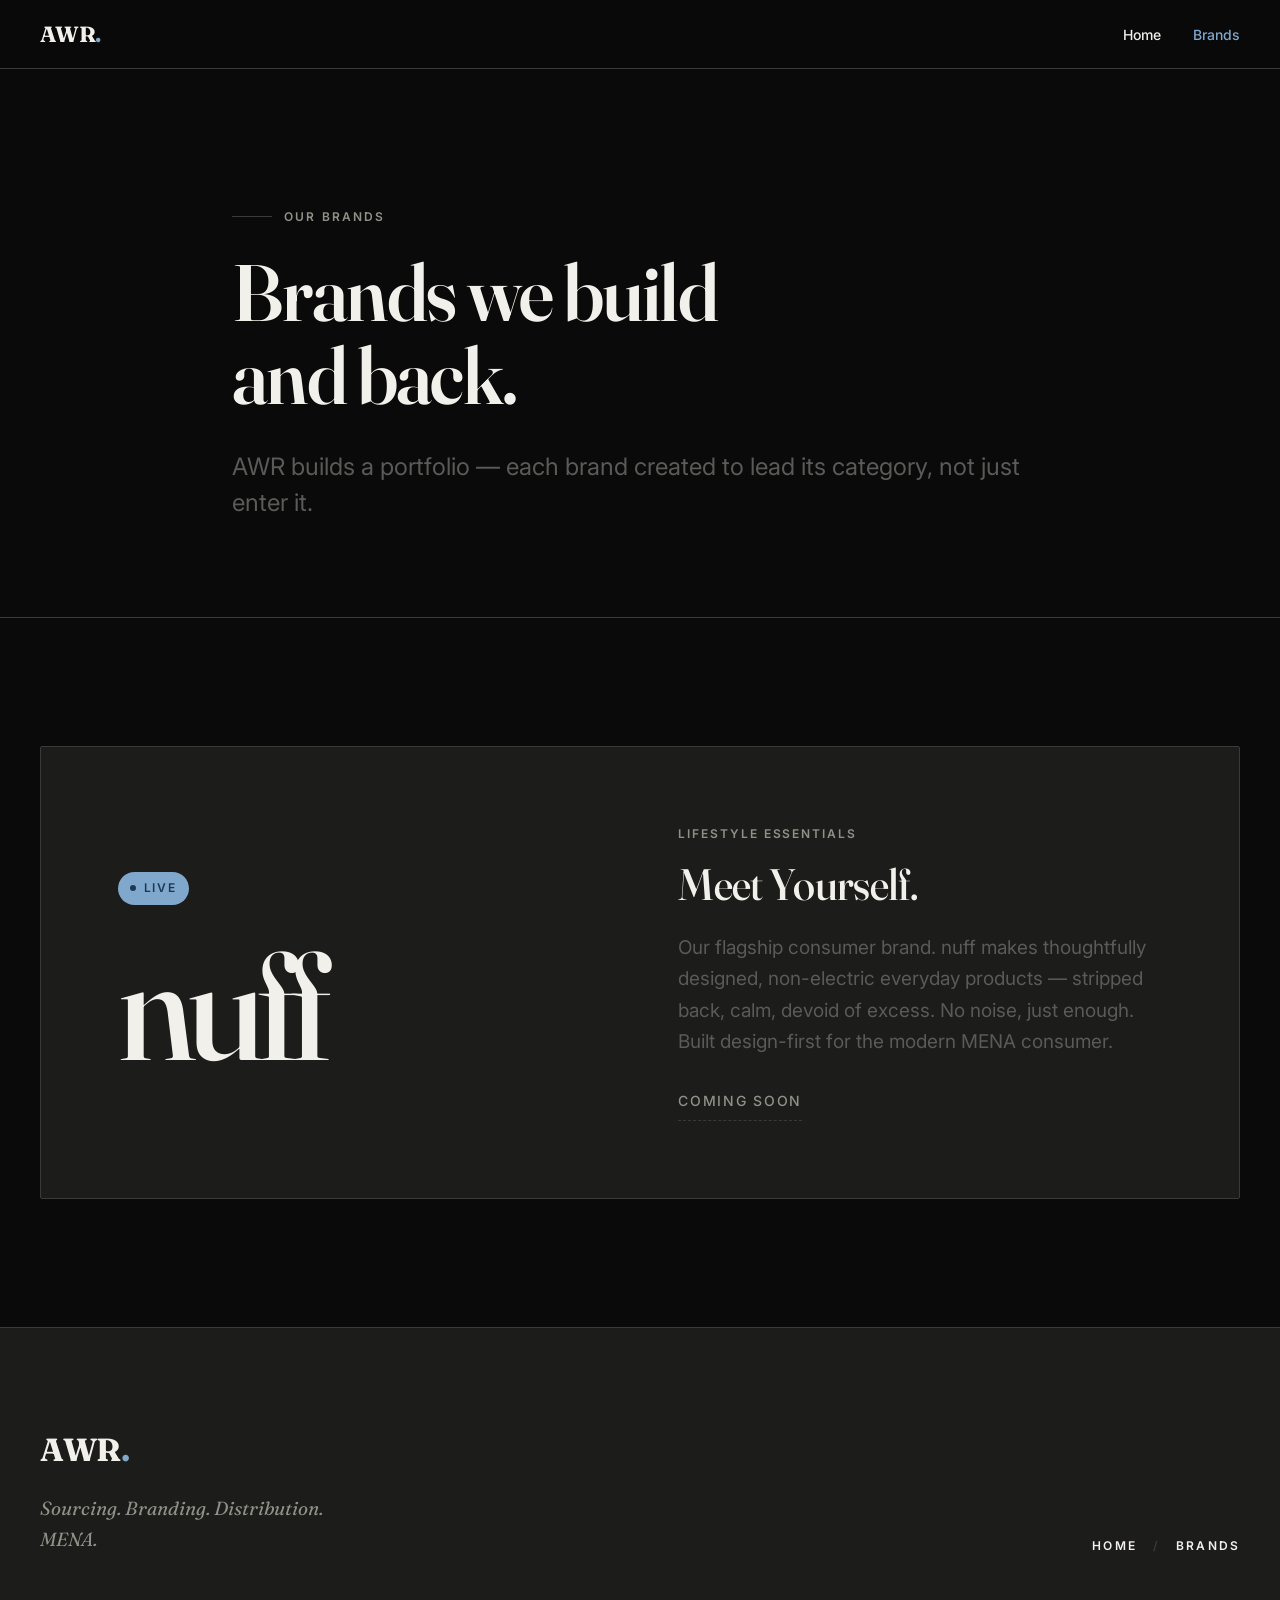
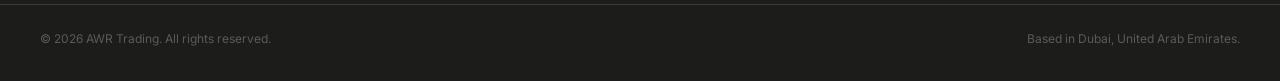
==== brands.html @ 28d7e850 "Initial commit: AWR Trading website - Home and Brands pages live; other pages deferred - nuff palett" ====
<!doctype html>
<html lang="en" dir="ltr">
<!--
  ============================================================
  AWR TRADING — Our Brands (brands.html)
  ============================================================
  Features ONE brand: nuff.
  Header + footer are intentionally identical to index.html.
  If you edit them, edit them in both pages so they stay in sync.
  ============================================================
-->
<head>
  <meta charset="utf-8">
  <meta name="viewport" content="width=device-width, initial-scale=1">

  <!-- ── SEO ─────────────────────────────────────────────── -->
  <title>Our brands — AWR Trading</title>
  <meta name="description" content="AWR builds a portfolio of consumer brands. Our flagship: nuff — thoughtfully designed everyday products for the modern MENA consumer.">
  <link rel="canonical" href="https://awrtrading.com/brands.html">

  <!-- ── Open Graph / social ─────────────────────────────── -->
  <meta property="og:type" content="website">
  <meta property="og:site_name" content="AWR Trading">
  <meta property="og:title" content="Our brands — AWR Trading">
  <meta property="og:description" content="Our flagship: nuff. Thoughtfully designed everyday products for the modern MENA consumer.">
  <meta property="og:url" content="https://awrtrading.com/brands.html">
  <meta property="og:image" content="https://awrtrading.com/og-image.jpg">
  <meta name="twitter:card" content="summary_large_image">
  <meta name="twitter:title" content="Our brands — AWR Trading">
  <meta name="twitter:description" content="Our flagship: nuff. Thoughtfully designed everyday products for the modern MENA consumer.">
  <meta name="twitter:image" content="https://awrtrading.com/og-image.jpg">

  <meta name="theme-color" content="#0A0A0A">

  <!-- ── Fonts ───────────────────────────────────────────── -->
  <link rel="preconnect" href="https://fonts.googleapis.com">
  <link rel="preconnect" href="https://fonts.gstatic.com" crossorigin>
  <link rel="stylesheet" href="https://fonts.googleapis.com/css2?family=Fraunces:opsz,wght@9..144,400;9..144,500;9..144,600;9..144,700;9..144,800&family=Inter:wght@400;500;600;700&display=swap">

  <link rel="stylesheet" href="styles.css">
</head>
<body>

  <a class="skip-link" href="#main">Skip to content</a>

  <!-- ============================================================
       HEADER / NAV  (identical on every page)
       ============================================================ -->
  <header class="site-header site-header--solid" data-header>
    <div class="container site-header__inner">
      <a href="index.html" class="wordmark" aria-label="AWR Trading — Home">
        <span class="wordmark__a">AWR</span><span class="wordmark__dot">.</span>
      </a>

      <nav class="site-nav" aria-label="Primary">
        <button class="nav-toggle" type="button" aria-expanded="false" aria-controls="primary-menu" data-nav-toggle>
          <span class="nav-toggle__bar" aria-hidden="true"></span>
          <span class="nav-toggle__bar" aria-hidden="true"></span>
          <span class="visually-hidden">Menu</span>
        </button>

        <ul class="site-nav__list" id="primary-menu" data-nav-menu>
          <li><a href="index.html">Home</a></li>
          <li><a href="brands.html" aria-current="page">Brands</a></li>
        </ul>
      </nav>
    </div>
  </header>

  <main id="main">

    <!-- ============================================================
         PAGE HERO
         EDITABLE COPY: kicker, title, lead.
         ============================================================ -->
    <section class="page-hero">
      <div class="container page-hero__inner">
        <p class="eyebrow page-hero__kicker reveal">
          <span class="eyebrow__rule" aria-hidden="true"></span>
          Our brands
        </p>
        <h1 class="display-lg reveal">
          Brands we build<br>and back<span class="accent-dot">.</span>
        </h1>
        <p class="lead reveal" style="margin-block-start: var(--space-6);">
          AWR builds a portfolio — each brand created to lead its
          category, not just enter it.
        </p>
      </div>
    </section>

    <!-- ============================================================
         BRAND FEATURE — nuff
         The section's single Dusk accent is the "Live" pill.
         CTA is plain text "Coming soon" (NOT a link) since the
         nuff site isn't live yet. When the nuff site is live,
         replace .brand-feature__soon with:
           <a href="https://nuff.example/" class="brand-feature__cta" rel="noopener">
             Visit nuff <span aria-hidden="true">&rarr;</span>
           </a>
         To add a real logo image, replace the wordmark <span>
         with: <img class="brand-feature__wordmark" src="brands/nuff.svg" alt="nuff">
         ============================================================ -->
    <section class="section">
      <div class="container">

        <article class="brand-feature reveal" aria-labelledby="brand-nuff">

          <div class="brand-feature__visual">
            <!-- Status pill — the single Dusk accent in this section -->
            <span class="brand-feature__pill" aria-label="Status: Live">Live</span>

            <!-- Wordmark placeholder. Swap for <img> when real logo lands. -->
            <span class="brand-feature__wordmark" id="brand-nuff">nuff</span>
          </div>

          <div class="brand-feature__body">
            <p class="brand-feature__category">Lifestyle essentials</p>

            <h2 class="brand-feature__tagline">Meet&nbsp;Yourself.</h2>

            <p class="brand-feature__desc">
              Our flagship consumer brand. nuff makes thoughtfully
              designed, non-electric everyday products — stripped
              back, calm, devoid of excess. No noise, just enough.
              Built design-first for the modern MENA consumer.
            </p>

            <!-- Plain text — NOT a link, intentionally. -->
            <span class="brand-feature__soon" aria-label="The nuff site is coming soon">
              Coming soon
            </span>
          </div>

        </article>

      </div>
    </section>

  </main>

  <!-- ============================================================
       FOOTER  (identical on every page — keep in sync)
       ============================================================ -->
  <footer class="site-footer" role="contentinfo">
    <div class="container site-footer__minimal">

      <div class="site-footer__brand">
        <span class="wordmark wordmark--footer">AWR<span class="wordmark__dot">.</span></span>
        <p class="site-footer__tag">
          Sourcing. Branding. Distribution. MENA.
        </p>
      </div>

      <nav class="site-footer__inline-nav" aria-label="Footer">
        <a href="index.html">Home</a>
        <span aria-hidden="true">/</span>
        <a href="brands.html">Brands</a>
      </nav>

    </div>

    <div class="container site-footer__base">
      <p>&copy; 2026 AWR Trading. All rights reserved.</p>
      <p>Based in Dubai, United Arab Emirates.</p>
    </div>
  </footer>

  <script src="script.js" defer></script>
</body>
</html>
---- styles.css ----
/* ============================================================
   AWR TRADING — styles.css
   Single shared stylesheet for all 6 pages.
   ============================================================

   CONTENTS
   --------
   1.  Design tokens (CSS custom properties)
   2.  Reset & base
   3.  Typography utilities
   4.  Layout: container, section, grid
   5.  Buttons, links, eyebrows
   6.  Header / nav
   7.  Hero
   8.  Stats / capability strip
   9.  Intro / pull-quote section
   10. Capability cards (4-up)
   11. CTA band
   12. Footer
   13. Page-specific blocks (about, what-we-do list, brands,
       capabilities list, contact form, generic page hero)
   14. Reveal-on-scroll animation
   15. RTL hook (Arabic switch)
   16. Reduced motion
   17. Print
   ============================================================

   COLOR SYSTEM — nuff palette (see :root below)
   ---------------------------------------------
   STRICT RULES (enforced site-wide):
     1. Void is the dominant background everywhere.
     2. NEVER pure white (#FFFFFF). Light text/surfaces use Off White.
     3. Dusk is an ACCENT only — never a large surface.
     4. ONE Dusk accent element per section, max.
     5. No color outside the palette. No warm tones / red / green.
     6. No gradients, gloss, or color overlays. Flat color only.
     7. Hierarchy via the mono ramp:
          Void   → background
          OffWh  → primary text
          Ash    → secondary text
          Stone  → captions / labels / muted numerals
          Mist   → disabled states / hairlines
     8. Borders/dividers use Carbon.
     9. "Partner with us" CTA: Dusk fill, Dusk Void text. Hover → Dusk Depth.
     10. Sticky-nav current-page highlight: Dusk.

   RTL / ARABIC
   ------------
   This site uses CSS *logical* properties throughout
   (margin-inline-*, padding-inline-*, inset-inline-*,
   text-align: start/end, border-inline-*) instead of physical
   left/right properties. That means setting <html dir="rtl">
   on a page will mirror the entire layout automatically.

   To switch the whole site to Arabic:
     1. Change <html lang="en" dir="ltr"> → <html lang="ar" dir="rtl">
        on every page.
     2. Load an Arabic font (e.g. "IBM Plex Sans Arabic") in
        each page <head> and add it to the --font-body stack
        in the [dir="rtl"] block at the bottom of this file.
     3. Translate the copy.
   No layout rules need to change.
   ============================================================ */


/* ──────────────────────────────────────────────────────────
   1. DESIGN TOKENS
   ────────────────────────────────────────────────────────── */
:root {
  /* ── Mono ramp ── */
  --void:        #0A0A0A;   /* primary background — hero, base */
  --deep:        #1C1C1A;   /* secondary background — cards, panels */
  --carbon:      #3A3A38;   /* dividers, borders, subtle UI */
  --ash:         #5A5A58;   /* secondary text, metadata */
  --stone:       #909088;   /* tertiary text, captions */
  --mist:        #C8C6C0;   /* disabled states, hairlines */
  --off-white:   #F2F0EB;   /* PRIMARY TEXT — never #FFFFFF */

  /* ── Dusk accent ramp ── */
  --dusk-frost:  #EEF2F7;   /* tinted info-panel bg (rare on this site) */
  --dusk-pale:   #C2D3E8;   /* hover states, subtle icon fills */
  --dusk:        #7FA8CC;   /* PRIMARY ACCENT — CTAs, dots, active states */
  --dusk-depth:  #4A7FA8;   /* pressed states, outline CTAs */
  --dusk-abyss:  #2A5070;   /* accent text on light surfaces */
  --dusk-void:   #1E3A52;   /* text on Dusk fill */

  /* ── Type families ── */
  --font-display: "Fraunces", Georgia, "Times New Roman", serif;
  --font-body:    "Inter", -apple-system, BlinkMacSystemFont, "Segoe UI", Helvetica, Arial, sans-serif;

  /* ── Type scale — mobile-first ── */
  --fs-xs:    0.75rem;   /* 12px */
  --fs-sm:    0.875rem;  /* 14px */
  --fs-base:  1rem;      /* 16px */
  --fs-md:    1.125rem;  /* 18px */
  --fs-lg:    1.375rem;  /* 22px */
  --fs-xl:    1.75rem;   /* 28px */
  --fs-2xl:   2.25rem;   /* 36px */
  --fs-3xl:   3rem;      /* 48px */
  --fs-4xl:   3.75rem;   /* 60px */
  --fs-5xl:   4.5rem;    /* 72px */

  /* ── Spacing rhythm ── */
  --space-1:  0.25rem;
  --space-2:  0.5rem;
  --space-3:  0.75rem;
  --space-4:  1rem;
  --space-5:  1.5rem;
  --space-6:  2rem;
  --space-7:  3rem;
  --space-8:  4rem;
  --space-9:  6rem;
  --space-10: 8rem;

  /* ── Layout ── */
  --container-w: 1280px;
  --container-px: clamp(1.25rem, 4vw, 2.5rem);

  /* ── Motion ── */
  --ease-out:  cubic-bezier(0.16, 1, 0.3, 1);
  --dur-fast:  150ms;
  --dur:       250ms;
  --dur-slow:  600ms;

  /* ── Misc ── */
  --radius: 2px;       /* deliberately small — architectural, not consumer */
  --hairline: 1px;
}

@media (min-width: 1024px) {
  :root {
    --fs-base: 1.0625rem;  /* 17px body on desktop */
    --fs-md:   1.1875rem;
    --fs-lg:   1.5rem;
    --fs-xl:   2rem;
    --fs-2xl:  2.75rem;
    --fs-3xl:  3.75rem;
    --fs-4xl:  5rem;
    --fs-5xl:  6rem;
  }
}


/* ──────────────────────────────────────────────────────────
   2. RESET & BASE
   ────────────────────────────────────────────────────────── */
*, *::before, *::after { box-sizing: border-box; }

html {
  -webkit-text-size-adjust: 100%;
  scroll-behavior: smooth;
  -webkit-font-smoothing: antialiased;
  -moz-osx-font-smoothing: grayscale;
}

body {
  margin: 0;
  background: var(--void);
  color: var(--off-white);
  font-family: var(--font-body);
  font-size: var(--fs-base);
  line-height: 1.65;
  font-weight: 400;
  text-rendering: optimizeLegibility;
}

img, svg, video { display: block; max-width: 100%; height: auto; }

button { font: inherit; color: inherit; background: none; border: 0; cursor: pointer; }

a { color: inherit; text-decoration: none; }

ul, ol { margin: 0; padding: 0; list-style: none; }

h1, h2, h3, h4, h5, h6, p { margin: 0; }

::selection { background: var(--dusk); color: var(--dusk-void); }

/* Visually-hidden helper (for screen-reader-only text) */
.visually-hidden {
  position: absolute;
  inline-size: 1px;
  block-size: 1px;
  padding: 0;
  margin: -1px;
  overflow: hidden;
  clip: rect(0,0,0,0);
  white-space: nowrap;
  border: 0;
}

/* Skip link — appears on focus */
.skip-link {
  position: absolute;
  inset-block-start: -100px;
  inset-inline-start: var(--space-4);
  background: var(--dusk);
  color: var(--dusk-void);
  padding: var(--space-3) var(--space-4);
  border-radius: var(--radius);
  z-index: 1000;
  transition: inset-block-start var(--dur) var(--ease-out);
}
.skip-link:focus { inset-block-start: var(--space-4); }

/* Universal focus ring — Dusk accent */
:focus { outline: none; }
:focus-visible {
  outline: 2px solid var(--dusk);
  outline-offset: 3px;
  border-radius: var(--radius);
}


/* ──────────────────────────────────────────────────────────
   3. TYPOGRAPHY UTILITIES
   ────────────────────────────────────────────────────────── */

/* Display sizes — Fraunces with optical sizing.
   font-variation-settings tunes the variable axes:
   - "opsz" (optical size) bumps to 144 at display sizes so
     letterforms get sharper, more editorial detail. */
.display-xl,
.display-lg,
.display-md,
.display-sm {
  font-family: var(--font-display);
  font-weight: 600;
  line-height: 1.02;
  letter-spacing: -0.02em;
  color: inherit;
  text-wrap: balance;
}

.display-xl {
  font-size: var(--fs-5xl);
  font-variation-settings: "opsz" 144;
}
.display-lg {
  font-size: var(--fs-4xl);
  font-variation-settings: "opsz" 144;
  line-height: 1.04;
}
.display-md {
  font-size: var(--fs-3xl);
  font-variation-settings: "opsz" 96;
  line-height: 1.06;
}
.display-sm {
  font-size: var(--fs-2xl);
  font-variation-settings: "opsz" 72;
  line-height: 1.1;
  letter-spacing: -0.015em;
}

/* Body sizes */
.lead {
  font-size: var(--fs-lg);
  line-height: 1.5;
  color: var(--ash);
  max-inline-size: 56ch;
  font-weight: 400;
}
.body-lg {
  font-size: var(--fs-md);
  line-height: 1.65;
  color: var(--ash);
  max-inline-size: 62ch;
}

/* The accent-dot span on display headlines.
   Under the new palette, default to inherit (off-white) so it
   doesn't compete with the section's single Dusk accent.
   Use .accent-dot--dusk if a section has no other accent and
   needs the typographic dot as its one accent element. */
.accent-dot { color: inherit; }
.accent-dot--dusk { color: var(--dusk); }

/* Inline muted text used inside pull-quotes */
.muted-inline { color: var(--stone); }


/* ──────────────────────────────────────────────────────────
   4. LAYOUT
   ────────────────────────────────────────────────────────── */
.container {
  inline-size: 100%;
  max-inline-size: var(--container-w);
  margin-inline: auto;
  padding-inline: var(--container-px);
}

.section {
  padding-block: clamp(var(--space-8), 10vw, var(--space-10));
}
/* Surface modifiers.
   Default body is Void. Use --deep for sections that need a
   slight lift (CTA band, footer). Class names retained for
   backwards compatibility with existing markup. */
.section--cream,
.section--navy   { background: var(--void); color: var(--off-white); }
.section--cream-2,
.section--deep   { background: var(--deep); color: var(--off-white); }

.section__head {
  margin-block-end: clamp(var(--space-7), 6vw, var(--space-9));
  max-inline-size: 60ch;
}
.section__narrow {
  max-inline-size: 56rem;
}
.section__more {
  margin-block-start: var(--space-6);
}


/* ──────────────────────────────────────────────────────────
   5. BUTTONS, LINKS, EYEBROWS
   ────────────────────────────────────────────────────────── */
.btn {
  display: inline-flex;
  align-items: center;
  gap: var(--space-2);
  padding: var(--space-4) var(--space-6);
  font-family: var(--font-body);
  font-weight: 500;
  font-size: var(--fs-sm);
  line-height: 1;
  letter-spacing: 0.02em;
  text-transform: uppercase;
  border-radius: var(--radius);
  transition: background var(--dur) var(--ease-out),
              color var(--dur) var(--ease-out),
              border-color var(--dur) var(--ease-out),
              transform var(--dur) var(--ease-out);
  white-space: nowrap;
  border: 1px solid transparent;
}
/* Primary CTA: Dusk fill, Dusk Void text. Hover → Dusk Depth. */
.btn--accent {
  background: var(--dusk);
  color: var(--dusk-void);
}
.btn--accent:hover { background: var(--dusk-depth); color: var(--off-white); }

/* Ghost on dark surfaces */
.btn--ghost {
  background: transparent;
  color: var(--off-white);
  border-color: var(--carbon);
}
.btn--ghost:hover {
  background: var(--off-white);
  color: var(--void);
  border-color: var(--off-white);
}
/* "ghost-light" alias retained for backwards compatibility */
.btn--ghost-light {
  background: transparent;
  color: var(--off-white);
  border-color: var(--carbon);
}
.btn--ghost-light:hover {
  background: var(--off-white);
  color: var(--void);
  border-color: var(--off-white);
}
.btn--sm {
  padding: var(--space-3) var(--space-5);
  font-size: var(--fs-xs);
}

/* Eyebrow — small uppercase label, often preceded by a short rule.
   Rule color defaults to Carbon (mono). Use eyebrow--accent in
   sections where the eyebrow rule should be the section's one
   Dusk accent. */
.eyebrow {
  display: inline-flex;
  align-items: center;
  gap: var(--space-3);
  font-family: var(--font-body);
  font-size: var(--fs-xs);
  font-weight: 600;
  letter-spacing: 0.18em;
  text-transform: uppercase;
  color: var(--stone);
  margin-block-end: var(--space-5);
}
.eyebrow--light { color: var(--stone); }
.eyebrow__rule {
  display: inline-block;
  inline-size: 2.5rem;
  block-size: 1px;
  background: var(--carbon);
  flex-shrink: 0;
}
.eyebrow--accent .eyebrow__rule { background: var(--dusk); }

/* Inline "→" link — uses Dusk on hover.
   Default state is mono; the hover lift to Dusk is the one
   accent moment in sections that use this link. */
.link-arrow {
  display: inline-flex;
  align-items: center;
  gap: var(--space-3);
  font-weight: 500;
  color: var(--off-white);
  border-block-end: 1px solid var(--carbon);
  padding-block-end: 2px;
  transition: gap var(--dur) var(--ease-out),
              color var(--dur) var(--ease-out),
              border-color var(--dur) var(--ease-out);
}
.link-arrow:hover {
  gap: var(--space-4);
  color: var(--dusk);
  border-block-end-color: var(--dusk);
}


/* ──────────────────────────────────────────────────────────
   6. HEADER / NAV
   ────────────────────────────────────────────────────────── */
.site-header {
  position: sticky;
  inset-block-start: 0;
  z-index: 100;
  background: transparent;
  backdrop-filter: blur(0);
  transition: background var(--dur) var(--ease-out),
              backdrop-filter var(--dur) var(--ease-out),
              border-color var(--dur) var(--ease-out);
  border-block-end: 1px solid transparent;
}
/* Scrolled state, applied via JS (data-scrolled) */
.site-header[data-scrolled="true"] {
  background: rgba(10, 10, 10, 0.92);
  backdrop-filter: saturate(140%) blur(10px);
  border-block-end-color: var(--carbon);
}
/* On pages where the hero isn't full-bleed (sub-pages),
   add class .site-header--solid for an immediately-solid header. */
.site-header--solid {
  background: rgba(10, 10, 10, 0.92);
  backdrop-filter: saturate(140%) blur(10px);
  border-block-end-color: var(--carbon);
}

.site-header__inner {
  display: flex;
  align-items: center;
  justify-content: space-between;
  gap: var(--space-5);
  padding-block: var(--space-4);
}

.wordmark {
  display: inline-flex;
  align-items: baseline;
  font-family: var(--font-display);
  font-weight: 700;
  font-size: 1.375rem;
  letter-spacing: -0.01em;
  color: var(--off-white);
  font-variation-settings: "opsz" 36;
}
.wordmark__dot { color: var(--dusk); }
.wordmark--footer { font-size: 2rem; }

.site-nav__list {
  display: flex;
  align-items: center;
  gap: var(--space-6);
}
.site-nav__list > li > a:not(.btn) {
  font-size: var(--fs-sm);
  font-weight: 500;
  color: var(--off-white);
  position: relative;
  transition: color var(--dur) var(--ease-out);
}
.site-nav__list > li > a:not(.btn):hover { color: var(--dusk); }
.site-nav__list > li > a[aria-current="page"] {
  color: var(--dusk);
}

/* Hamburger button — hidden on desktop */
.nav-toggle {
  display: none;
  flex-direction: column;
  justify-content: center;
  gap: 5px;
  inline-size: 40px;
  block-size: 40px;
  padding: 8px;
}
.nav-toggle__bar {
  display: block;
  inline-size: 22px;
  block-size: 1.5px;
  background: var(--off-white);
  transition: transform var(--dur) var(--ease-out),
              opacity var(--dur) var(--ease-out);
}
.nav-toggle[aria-expanded="true"] .nav-toggle__bar:first-child {
  transform: translateY(3.25px) rotate(45deg);
}
.nav-toggle[aria-expanded="true"] .nav-toggle__bar:last-child {
  transform: translateY(-3.25px) rotate(-45deg);
}

/* Mobile nav */
@media (max-width: 859px) {
  .nav-toggle { display: inline-flex; align-items: center; justify-content: center; }
  .site-nav__list {
    position: fixed;
    inset-block-start: 64px;
    inset-inline: 0;
    flex-direction: column;
    align-items: stretch;
    gap: 0;
    padding: var(--space-6) var(--container-px) var(--space-8);
    background: var(--void);
    border-block-start: 1px solid var(--carbon);
    transform: translateY(-110%);
    transition: transform var(--dur-slow) var(--ease-out);
    block-size: calc(100vh - 64px);
    overflow-y: auto;
  }
  .site-nav__list[data-open="true"] { transform: translateY(0); }
  .site-nav__list > li {
    border-block-end: 1px solid var(--carbon);
  }
  .site-nav__list > li > a:not(.btn) {
    display: block;
    padding-block: var(--space-5);
    font-family: var(--font-display);
    font-size: var(--fs-xl);
    font-weight: 500;
    color: var(--off-white);
  }
  .site-nav__list > li:last-child {
    border-block-end: 0;
    margin-block-start: var(--space-5);
  }
  .site-nav__list > li:last-child > .btn { display: flex; justify-content: center; }
  body.nav-open { overflow: hidden; }
}


/* ──────────────────────────────────────────────────────────
   7. HERO
   ────────────────────────────────────────────────────────── */
.hero {
  position: relative;
  background: var(--void);
  color: var(--off-white);
  overflow: hidden;
  isolation: isolate;
  /* Pull header onto hero (header is transparent at top) */
  margin-block-start: -64px;
  padding-block-start: calc(64px + clamp(var(--space-8), 14vw, var(--space-10)));
  padding-block-end: clamp(var(--space-8), 12vw, var(--space-10));
}

.hero__inner {
  position: relative;
  z-index: 2;
  max-inline-size: 60rem;
}

.hero__title {
  margin-block: var(--space-5) var(--space-6);
}

.hero__lead {
  color: var(--ash);
  font-size: var(--fs-lg);
  max-inline-size: 42ch;
}

.hero__ctas {
  display: flex;
  flex-wrap: wrap;
  gap: var(--space-4);
  margin-block-start: var(--space-7);
}

/* Decorative typographic mark — large outlined "A" on end side.
   Under the new palette this is rendered in Off White at very
   low opacity, so it reads as texture, not an accent element.
   Hidden on small screens to keep the hero clean. */
.hero__mark {
  position: absolute;
  inset-block-end: -2vw;
  inset-inline-end: -3vw;
  z-index: 1;
  pointer-events: none;
  user-select: none;
  line-height: 0.8;
  opacity: 0.05;
}
.hero__mark-letter {
  font-family: var(--font-display);
  font-weight: 700;
  font-size: clamp(20rem, 42vw, 38rem);
  color: transparent;
  -webkit-text-stroke: 1px var(--off-white);
  font-variation-settings: "opsz" 144;
  letter-spacing: -0.04em;
}
@media (max-width: 859px) { .hero__mark { display: none; } }


/* ──────────────────────────────────────────────────────────
   8. STATS / CAPABILITY STRIP
   ────────────────────────────────────────────────────────── */
.strip {
  background: var(--void);
  border-block-start: 1px solid var(--carbon);
  border-block-end: 1px solid var(--carbon);
}
.strip__grid {
  display: grid;
  grid-template-columns: 1fr;
  gap: 0;
}
.strip__cell {
  padding-block: var(--space-7);
  border-block-end: 1px solid var(--carbon);
  display: flex;
  flex-direction: column;
  gap: var(--space-4);
}
.strip__cell:last-child { border-block-end: 0; }
.strip__num {
  font-family: var(--font-display);
  font-weight: 500;
  font-variation-settings: "opsz" 144;
  font-size: var(--fs-xl);
  color: var(--stone);
  letter-spacing: -0.02em;
}
.strip__statement {
  font-family: var(--font-display);
  font-weight: 500;
  font-size: var(--fs-xl);
  font-variation-settings: "opsz" 72;
  line-height: 1.2;
  letter-spacing: -0.015em;
  color: var(--off-white);
  text-wrap: balance;
}

@media (min-width: 768px) {
  .strip__grid {
    grid-template-columns: repeat(3, 1fr);
  }
  .strip__cell {
    padding: var(--space-8) var(--space-6);
    border-block-end: 0;
    border-inline-end: 1px solid var(--carbon);
  }
  .strip__cell:first-child { padding-inline-start: 0; }
  .strip__cell:last-child  { padding-inline-end: 0; border-inline-end: 0; }
}


/* ──────────────────────────────────────────────────────────
   9. INTRO / PULL-QUOTE SECTION
   ────────────────────────────────────────────────────────── */
.pull {
  font-family: var(--font-display);
  font-weight: 500;
  font-variation-settings: "opsz" 144;
  font-size: var(--fs-3xl);
  line-height: 1.1;
  letter-spacing: -0.02em;
  color: var(--off-white);
  text-wrap: balance;
  margin-block-end: var(--space-6);
}


/* ──────────────────────────────────────────────────────────
   10. CAPABILITY CARDS (4-up)
   ────────────────────────────────────────────────────────── */
.cap-grid {
  display: grid;
  grid-template-columns: 1fr;
  gap: var(--hairline);
  background: var(--carbon);
  border: 1px solid var(--carbon);
}
@media (min-width: 600px) {
  .cap-grid { grid-template-columns: 1fr 1fr; }
}
@media (min-width: 1024px) {
  .cap-grid { grid-template-columns: repeat(4, 1fr); }
}
.cap-card { background: var(--deep); }
.cap-card__link {
  display: flex;
  flex-direction: column;
  gap: var(--space-5);
  padding: var(--space-7) var(--space-6) var(--space-6);
  block-size: 100%;
  min-block-size: 14rem;
  transition: background var(--dur) var(--ease-out);
  position: relative;
}
.cap-card__link:hover {
  background: var(--void);
}
.cap-card__num {
  font-family: var(--font-display);
  font-size: var(--fs-sm);
  font-weight: 500;
  letter-spacing: 0.16em;
  color: var(--stone);
}
.cap-card__title {
  font-family: var(--font-display);
  font-variation-settings: "opsz" 96;
  font-weight: 500;
  font-size: var(--fs-xl);
  line-height: 1.15;
  letter-spacing: -0.015em;
  color: var(--off-white);
  margin-block-start: auto;
}
/* Arrow is mono at rest, Dusk only on hover (transient accent) */
.cap-card__arrow {
  font-size: var(--fs-lg);
  color: var(--mist);
  transition: transform var(--dur) var(--ease-out),
              color var(--dur) var(--ease-out);
  align-self: flex-start;
}
.cap-card__link:hover .cap-card__arrow {
  transform: translateX(6px);
  color: var(--dusk);
}


/* ──────────────────────────────────────────────────────────
   11. CTA BAND
   ────────────────────────────────────────────────────────── */
.cta-band {
  background: var(--deep);
  padding-block: clamp(var(--space-7), 8vw, var(--space-9));
  border-block-start: 1px solid var(--carbon);
  border-block-end: 1px solid var(--carbon);
}
.cta-band__inner {
  display: flex;
  flex-direction: column;
  align-items: flex-start;
  gap: var(--space-5);
  text-align: start;
}
.cta-band__title {
  max-inline-size: 18ch;
  color: var(--off-white);
}
.cta-band__lead {
  color: var(--stone);
  font-size: var(--fs-md);
  max-inline-size: 50ch;
}
@media (min-width: 900px) {
  .cta-band__inner {
    flex-direction: row;
    align-items: center;
    justify-content: space-between;
    gap: var(--space-7);
  }
  .cta-band__lead { flex: 1; }
}


/* ──────────────────────────────────────────────────────────
   12. FOOTER
   ────────────────────────────────────────────────────────── */
.site-footer {
  background: var(--deep);
  color: var(--stone);
  padding-block: var(--space-9) var(--space-6);
  border-block-start: 1px solid var(--carbon);
}
.site-footer__grid {
  display: grid;
  grid-template-columns: 1fr;
  gap: var(--space-7);
  padding-block-end: var(--space-8);
  border-block-end: 1px solid var(--carbon);
}
@media (min-width: 768px) {
  .site-footer__grid {
    grid-template-columns: 1.4fr 1fr 1fr 1.2fr;
    gap: var(--space-6);
  }
}
.site-footer__brand .wordmark--footer {
  color: var(--off-white);
  display: inline-block;
  margin-block-end: var(--space-4);
}
.site-footer__tag {
  font-family: var(--font-display);
  font-style: italic;
  font-weight: 400;
  font-size: var(--fs-md);
  color: var(--stone);
  max-inline-size: 28ch;
}
.site-footer__h {
  font-family: var(--font-body);
  font-size: var(--fs-xs);
  font-weight: 600;
  letter-spacing: 0.16em;
  text-transform: uppercase;
  color: var(--stone);
  margin-block-end: var(--space-4);
}
.site-footer ul li {
  margin-block-end: var(--space-3);
}
.site-footer a {
  color: var(--off-white);
  transition: color var(--dur) var(--ease-out);
}
.site-footer a:hover { color: var(--dusk); }
.site-footer__social { margin-block-start: var(--space-5); }

.site-footer__base {
  display: flex;
  flex-direction: column;
  gap: var(--space-2);
  padding-block-start: var(--space-5);
  font-size: var(--fs-xs);
  color: var(--ash);
}
@media (min-width: 768px) {
  .site-footer__base {
    flex-direction: row;
    justify-content: space-between;
  }
}

/* ── Minimal footer (current live nav: Home + Brands only) ──
   Used while service / contact pages are not yet built.
   When the other pages exist, switch back to .site-footer__grid. */
.site-footer__minimal {
  display: grid;
  grid-template-columns: 1fr;
  gap: var(--space-6);
  padding-block-end: var(--space-7);
  border-block-end: 1px solid var(--carbon);
}
@media (min-width: 768px) {
  .site-footer__minimal {
    grid-template-columns: 1fr auto;
    align-items: end;
    gap: var(--space-7);
  }
}
.site-footer__inline-nav {
  display: flex;
  align-items: center;
  gap: var(--space-4);
  font-family: var(--font-body);
  font-size: var(--fs-xs);
  font-weight: 600;
  letter-spacing: 0.18em;
  text-transform: uppercase;
}
.site-footer__inline-nav a {
  color: var(--off-white);
  transition: color var(--dur) var(--ease-out);
}
.site-footer__inline-nav a:hover { color: var(--dusk); }
.site-footer__inline-nav span {
  color: var(--carbon);
  user-select: none;
}


/* ──────────────────────────────────────────────────────────
   13. PAGE-SPECIFIC BLOCKS
   ────────────────────────────────────────────────────────── */

/* Generic sub-page hero (About / What We Do / etc.) */
.page-hero {
  background: var(--void);
  padding-block: clamp(var(--space-9), 14vw, var(--space-10)) clamp(var(--space-7), 8vw, var(--space-9));
  border-block-end: 1px solid var(--carbon);
}
.page-hero__inner { max-inline-size: 56rem; }
.page-hero__kicker { margin-block-end: var(--space-5); }

/* What We Do — large numbered capability rows */
.cap-list {
  display: flex;
  flex-direction: column;
  gap: 0;
}
.cap-row {
  display: grid;
  grid-template-columns: 1fr;
  gap: var(--space-5);
  padding-block: clamp(var(--space-7), 6vw, var(--space-8));
  border-block-start: 1px solid var(--carbon);
}
.cap-row:last-child { border-block-end: 1px solid var(--carbon); }
@media (min-width: 768px) {
  .cap-row {
    grid-template-columns: 8rem 1fr;
    gap: var(--space-7);
    align-items: baseline;
  }
}
@media (min-width: 1024px) {
  .cap-row { grid-template-columns: 10rem 1fr 1fr; gap: var(--space-8); }
}
.cap-row__num {
  font-family: var(--font-display);
  font-variation-settings: "opsz" 144;
  font-size: var(--fs-3xl);
  font-weight: 500;
  color: var(--stone);
  line-height: 1;
}
.cap-row__title {
  font-family: var(--font-display);
  font-variation-settings: "opsz" 96;
  font-weight: 500;
  font-size: var(--fs-2xl);
  line-height: 1.1;
  letter-spacing: -0.015em;
  color: var(--off-white);
  text-wrap: balance;
}
.cap-row__body {
  color: var(--ash);
  font-size: var(--fs-md);
  line-height: 1.65;
  max-inline-size: 50ch;
}

/* ── Brands page ──
   Single feature card for nuff. Wide and well-spaced.
   Deep surface, Carbon border, single Dusk accent on the
   "Live" status pill. Mono everywhere else. */
.brand-feature {
  background: var(--deep);
  border: 1px solid var(--carbon);
  border-radius: var(--radius);
  padding: clamp(var(--space-7), 6vw, var(--space-9));
  display: grid;
  grid-template-columns: 1fr;
  gap: var(--space-7);
}
@media (min-width: 900px) {
  .brand-feature {
    grid-template-columns: 1fr 1fr;
    gap: clamp(var(--space-7), 6vw, var(--space-9));
    align-items: center;
  }
}

.brand-feature__visual {
  display: flex;
  flex-direction: column;
  align-items: flex-start;
  gap: var(--space-6);
}

/* "Live" pill — THE single Dusk accent for this section */
.brand-feature__pill {
  display: inline-flex;
  align-items: center;
  gap: var(--space-2);
  padding: 0.4rem 0.75rem;
  font-family: var(--font-body);
  font-size: var(--fs-xs);
  font-weight: 600;
  letter-spacing: 0.14em;
  text-transform: uppercase;
  background: var(--dusk);
  color: var(--dusk-void);
  border-radius: 999px;
}
.brand-feature__pill::before {
  content: '';
  inline-size: 6px;
  block-size: 6px;
  border-radius: 50%;
  background: var(--dusk-void);
}

/* The "nuff" wordmark — large, present. Replace with an <img>
   when the real nuff logo is available:
     <img class="brand-feature__logo" src="brands/nuff.svg" alt="nuff" /> */
.brand-feature__wordmark {
  font-family: var(--font-display);
  font-variation-settings: "opsz" 144;
  font-weight: 500;
  font-size: clamp(5rem, 14vw, 9.5rem);
  line-height: 0.9;
  letter-spacing: -0.05em;
  color: var(--off-white);
}

.brand-feature__body { display: flex; flex-direction: column; }

.brand-feature__category {
  font-family: var(--font-body);
  font-size: var(--fs-xs);
  font-weight: 600;
  letter-spacing: 0.16em;
  text-transform: uppercase;
  color: var(--stone);
  margin-block-end: var(--space-4);
}

.brand-feature__tagline {
  font-family: var(--font-display);
  font-variation-settings: "opsz" 96;
  font-weight: 500;
  font-size: var(--fs-2xl);
  line-height: 1.1;
  letter-spacing: -0.015em;
  color: var(--off-white);
  margin-block-end: var(--space-5);
}

.brand-feature__desc {
  color: var(--ash);
  font-size: var(--fs-md);
  line-height: 1.65;
  max-inline-size: 50ch;
  margin-block-end: var(--space-6);
}

/* Mono CTA — uses .link-arrow underline pattern but stays
   off-white at rest. Hover state is a subtle off-white lift
   (NOT Dusk — the pill already owns the section's accent). */
.brand-feature__cta {
  display: inline-flex;
  align-items: center;
  gap: var(--space-3);
  font-family: var(--font-body);
  font-size: var(--fs-sm);
  font-weight: 500;
  letter-spacing: 0.04em;
  color: var(--off-white);
  border-block-end: 1px solid var(--carbon);
  padding-block-end: var(--space-2);
  align-self: flex-start;
  transition: gap var(--dur) var(--ease-out),
              border-color var(--dur) var(--ease-out);
}
.brand-feature__cta:hover {
  gap: var(--space-4);
  border-block-end-color: var(--off-white);
}

/* Static "Coming soon" — used in place of a CTA link when the
   destination isn't live yet. Styled to occupy the same visual
   slot as the CTA so layout stays consistent, but plainly
   non-interactive (Stone, muted underline). */
.brand-feature__soon {
  display: inline-flex;
  align-items: center;
  gap: var(--space-3);
  font-family: var(--font-body);
  font-size: var(--fs-sm);
  font-weight: 500;
  letter-spacing: 0.12em;
  text-transform: uppercase;
  color: var(--stone);
  border-block-end: 1px dashed var(--carbon);
  padding-block-end: var(--space-2);
  align-self: flex-start;
}

/* "More brands" caption that sat below the card in the old
   layout is no longer used (the line now lives in the page
   hero as the intro). Keeping the rules in case it returns. */
.brand-more {
  text-align: center;
  padding-block: clamp(var(--space-8), 10vw, var(--space-10));
  border-block-start: 1px solid var(--carbon);
  margin-block-start: var(--space-9);
}
.brand-more__title { margin-block-end: var(--space-4); }
.brand-more__lead {
  color: var(--ash);
  font-size: var(--fs-md);
  max-inline-size: 50ch;
  margin-inline: auto;
}

/* Capabilities page bullets */
.cap-bullets {
  display: grid;
  grid-template-columns: 1fr;
  gap: 0;
}
@media (min-width: 768px) {
  .cap-bullets { grid-template-columns: 1fr 1fr; gap: 0 var(--space-8); }
}
.cap-bullet {
  padding-block: var(--space-6);
  border-block-start: 1px solid var(--carbon);
  display: grid;
  grid-template-columns: auto 1fr;
  gap: var(--space-5);
  align-items: baseline;
}
.cap-bullet__num {
  font-family: var(--font-display);
  font-variation-settings: "opsz" 96;
  font-weight: 500;
  font-size: var(--fs-xl);
  color: var(--stone);
}
.cap-bullet__title {
  font-family: var(--font-display);
  font-variation-settings: "opsz" 72;
  font-weight: 500;
  font-size: var(--fs-lg);
  line-height: 1.2;
  letter-spacing: -0.01em;
  margin-block-end: var(--space-2);
  color: var(--off-white);
}
.cap-bullet__body {
  font-size: var(--fs-base);
  color: var(--ash);
  line-height: 1.6;
  max-inline-size: 44ch;
}

/* Contact page */
.contact-grid {
  display: grid;
  grid-template-columns: 1fr;
  gap: clamp(var(--space-7), 6vw, var(--space-9));
}
@media (min-width: 900px) {
  .contact-grid { grid-template-columns: 1fr 1.4fr; gap: var(--space-10); }
}
.contact-details__h {
  font-family: var(--font-body);
  font-size: var(--fs-xs);
  font-weight: 600;
  letter-spacing: 0.16em;
  text-transform: uppercase;
  color: var(--stone);
  margin-block: var(--space-5) var(--space-2);
}
.contact-details p,
.contact-details a {
  font-size: var(--fs-md);
  color: var(--off-white);
}
.contact-details a {
  border-block-end: 1px solid var(--dusk);
  padding-block-end: 2px;
  transition: color var(--dur) var(--ease-out);
}
.contact-details a:hover { color: var(--dusk); }

/* Form */
.form {
  display: grid;
  gap: var(--space-5);
}
.form__row {
  display: grid;
  gap: var(--space-2);
}
.form label {
  font-size: var(--fs-xs);
  font-weight: 600;
  letter-spacing: 0.12em;
  text-transform: uppercase;
  color: var(--stone);
}
.form input,
.form select,
.form textarea {
  font: inherit;
  color: var(--off-white);
  background: var(--deep);
  border: 1px solid var(--carbon);
  border-radius: var(--radius);
  padding: var(--space-4);
  inline-size: 100%;
  transition: border-color var(--dur) var(--ease-out),
              background var(--dur) var(--ease-out);
}
.form input:focus,
.form select:focus,
.form textarea:focus {
  border-color: var(--dusk);
  outline: none;
}
.form textarea { min-block-size: 8rem; resize: vertical; }
.form__grid-2 {
  display: grid;
  gap: var(--space-5);
  grid-template-columns: 1fr;
}
@media (min-width: 600px) {
  .form__grid-2 { grid-template-columns: 1fr 1fr; }
}
.form__actions {
  display: flex;
  align-items: center;
  gap: var(--space-5);
  margin-block-start: var(--space-3);
}
.form__msg {
  font-size: var(--fs-sm);
  color: var(--stone);
  min-block-size: 1.5em;
}
.form__msg[data-state="success"] { color: var(--dusk); font-weight: 500; }
.form__msg[data-state="error"]   { color: var(--mist); font-weight: 500; }


/* ──────────────────────────────────────────────────────────
   14. REVEAL-ON-SCROLL
   ────────────────────────────────────────────────────────── */
.reveal {
  opacity: 0;
  transform: translateY(16px);
  transition: opacity 700ms var(--ease-out), transform 700ms var(--ease-out);
  will-change: opacity, transform;
}
.reveal.is-visible {
  opacity: 1;
  transform: translateY(0);
}


/* ──────────────────────────────────────────────────────────
   15. RTL HOOK
   ────────────────────────────────────────────────────────── */
[dir="rtl"] .display-xl,
[dir="rtl"] .display-lg,
[dir="rtl"] .display-md,
[dir="rtl"] .display-sm,
[dir="rtl"] .pull,
[dir="rtl"] .cap-row__title,
[dir="rtl"] .strip__statement,
[dir="rtl"] .brand-feature__wordmark,
[dir="rtl"] .brand-feature__tagline {
  letter-spacing: 0;
}
/* Arrows that pointed → should point ← in RTL */
[dir="rtl"] .cap-card__arrow,
[dir="rtl"] .link-arrow span[aria-hidden],
[dir="rtl"] .brand-feature__cta span[aria-hidden] {
  transform: scaleX(-1);
}
[dir="rtl"] .cap-card__link:hover .cap-card__arrow {
  transform: scaleX(-1) translateX(6px);
}


/* ──────────────────────────────────────────────────────────
   16. REDUCED MOTION
   ────────────────────────────────────────────────────────── */
@media (prefers-reduced-motion: reduce) {
  *,
  *::before,
  *::after {
    animation-duration: 0.01ms !important;
    animation-iteration-count: 1 !important;
    transition-duration: 0.01ms !important;
    scroll-behavior: auto !important;
  }
  .reveal { opacity: 1; transform: none; }
}


/* ──────────────────────────────────────────────────────────
   17. PRINT
   ────────────────────────────────────────────────────────── */
@media print {
  .site-header, .site-footer, .cta-band, .hero__mark, .nav-toggle { display: none; }
  body { background: #fff; color: #000; }
  a { color: #000; text-decoration: underline; }
}
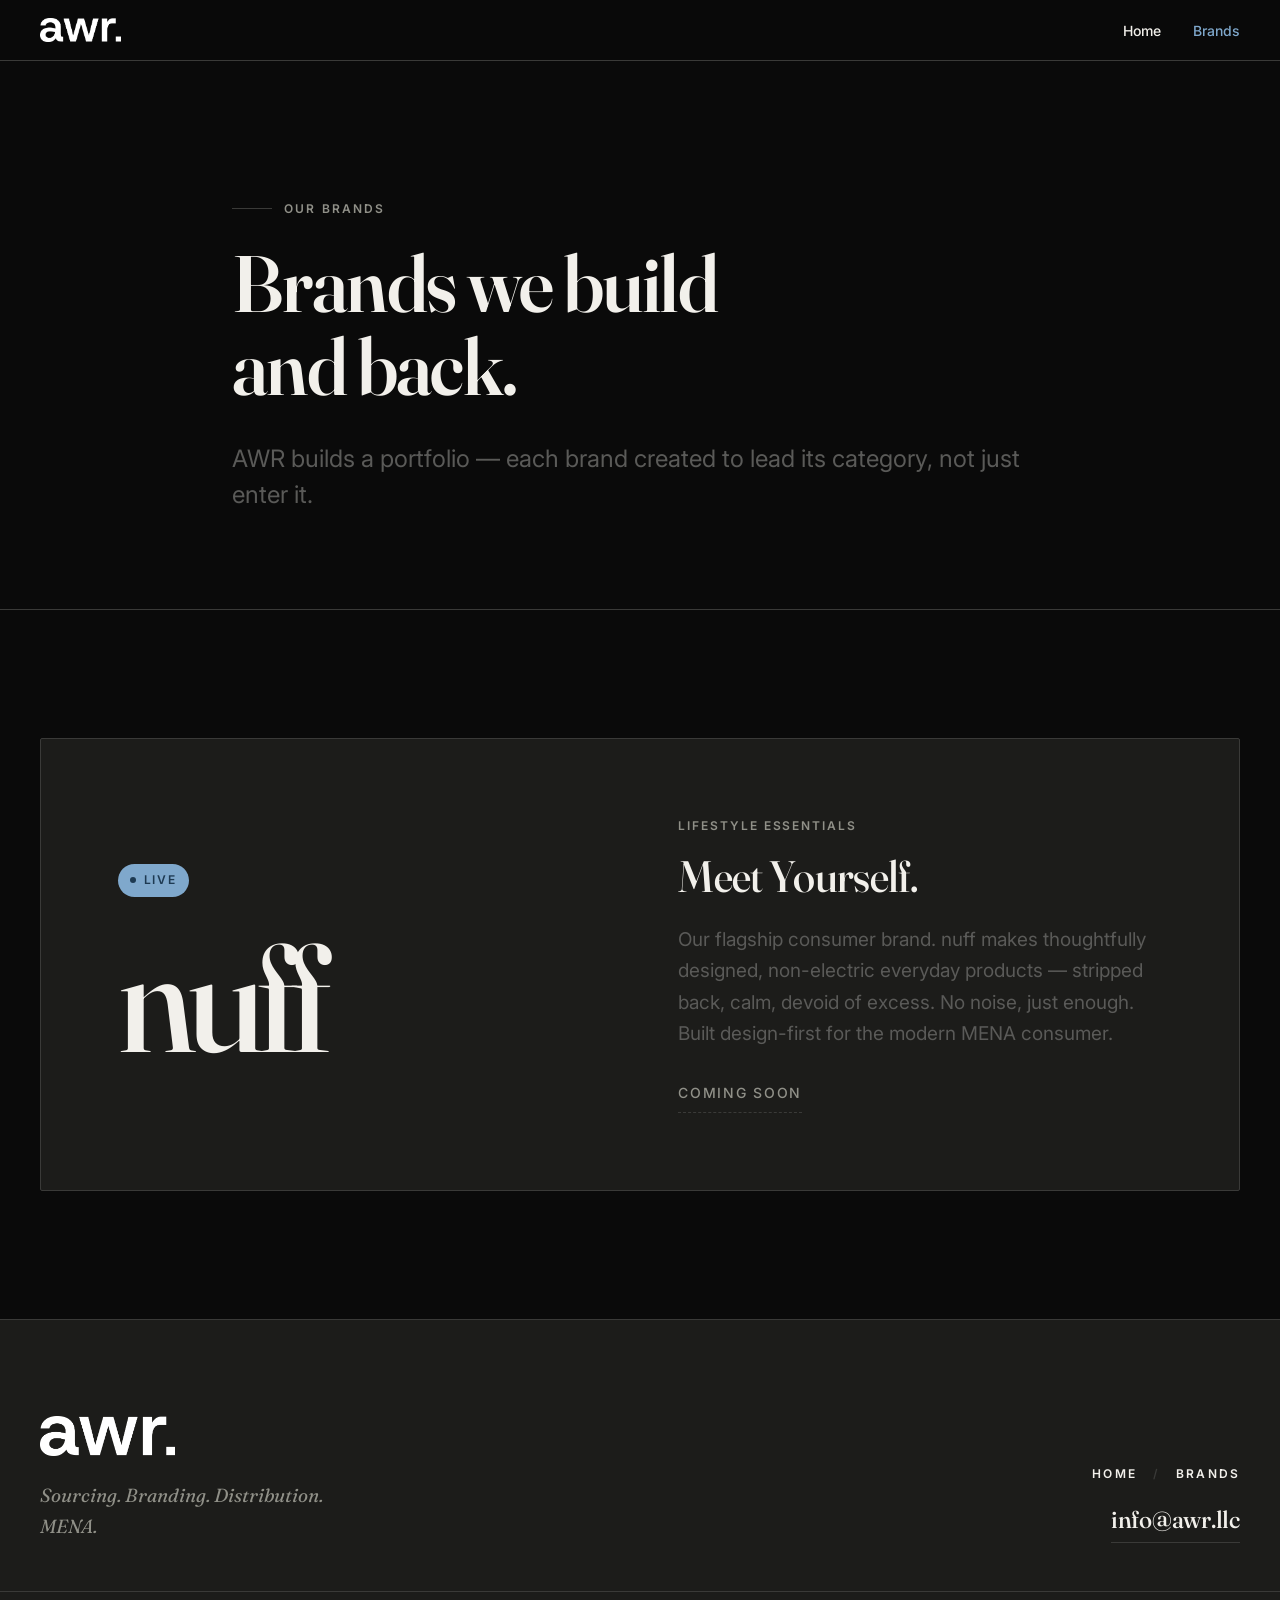
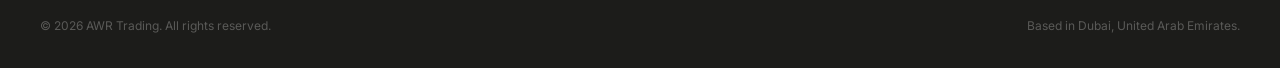
==== commit 434e781b: "Add logo, favicon set, email, and PWA manifest - Logo.png wired into header and footer wordmark on b" ====
--- a/brands.html
+++ b/brands.html
@@ -32,6 +32,13 @@
 
   <meta name="theme-color" content="#0A0A0A">
 
+  <!-- ── Favicons (generated from Logo.png on a Void square) ── -->
+  <link rel="icon" href="favicon.ico" sizes="any">
+  <link rel="icon" type="image/png" sizes="16x16" href="favicon-16.png">
+  <link rel="icon" type="image/png" sizes="32x32" href="favicon-32.png">
+  <link rel="apple-touch-icon" sizes="180x180" href="apple-touch-icon.png">
+  <link rel="manifest" href="site.webmanifest">
+
   <!-- ── Fonts ───────────────────────────────────────────── -->
   <link rel="preconnect" href="https://fonts.googleapis.com">
   <link rel="preconnect" href="https://fonts.gstatic.com" crossorigin>
@@ -48,8 +55,9 @@
        ============================================================ -->
   <header class="site-header site-header--solid" data-header>
     <div class="container site-header__inner">
+      <!-- Logo wordmark — see index.html for swap notes. -->
       <a href="index.html" class="wordmark" aria-label="AWR Trading — Home">
-        <span class="wordmark__a">AWR</span><span class="wordmark__dot">.</span>
+        <img src="Logo.png" alt="AWR Trading" class="wordmark__img">
       </a>
 
       <nav class="site-nav" aria-label="Primary">
@@ -146,17 +154,22 @@
     <div class="container site-footer__minimal">
 
       <div class="site-footer__brand">
-        <span class="wordmark wordmark--footer">AWR<span class="wordmark__dot">.</span></span>
+        <span class="wordmark wordmark--footer">
+          <img src="Logo.png" alt="AWR Trading" class="wordmark__img">
+        </span>
         <p class="site-footer__tag">
           Sourcing. Branding. Distribution. MENA.
         </p>
       </div>
 
-      <nav class="site-footer__inline-nav" aria-label="Footer">
-        <a href="index.html">Home</a>
-        <span aria-hidden="true">/</span>
-        <a href="brands.html">Brands</a>
-      </nav>
+      <div class="site-footer__meta">
+        <nav class="site-footer__inline-nav" aria-label="Footer">
+          <a href="index.html">Home</a>
+          <span aria-hidden="true">/</span>
+          <a href="brands.html">Brands</a>
+        </nav>
+        <a class="site-footer__email" href="mailto:info@awr.llc">info@awr.llc</a>
+      </div>
 
     </div>
 
--- a/styles.css
+++ b/styles.css
@@ -456,7 +456,7 @@
 
 .wordmark {
   display: inline-flex;
-  align-items: baseline;
+  align-items: center;
   font-family: var(--font-display);
   font-weight: 700;
   font-size: 1.375rem;
@@ -466,6 +466,21 @@
 }
 .wordmark__dot { color: var(--dusk); }
 .wordmark--footer { font-size: 2rem; }
+
+/* Logo image wordmark (replaces text "AWR.").
+   Header logo: ~22px tall, mirrors the original wordmark size.
+   Footer logo: ~38px tall.
+   Aspect ratio is preserved automatically via width: auto. */
+.wordmark__img {
+  display: block;
+  block-size: 1.5rem;     /* 24px */
+  inline-size: auto;
+  /* Logo is white-on-transparent; against light backgrounds we
+     do not currently use this wordmark, so no filter needed. */
+}
+.wordmark--footer .wordmark__img {
+  block-size: 2.5rem;     /* 40px */
+}
 
 .site-nav__list {
   display: flex;
@@ -885,6 +900,36 @@
   user-select: none;
 }
 
+/* Footer meta block — stacks the inline-nav and the contact email */
+.site-footer__meta {
+  display: flex;
+  flex-direction: column;
+  align-items: flex-start;
+  gap: var(--space-4);
+}
+@media (min-width: 768px) {
+  .site-footer__meta {
+    align-items: flex-end;
+    text-align: end;
+  }
+}
+.site-footer__email {
+  font-family: var(--font-display);
+  font-variation-settings: "opsz" 72;
+  font-weight: 500;
+  font-size: var(--fs-lg);
+  letter-spacing: -0.01em;
+  color: var(--off-white);
+  border-block-end: 1px solid var(--carbon);
+  padding-block-end: 2px;
+  transition: color var(--dur) var(--ease-out),
+              border-color var(--dur) var(--ease-out);
+}
+.site-footer__email:hover {
+  color: var(--dusk);
+  border-block-end-color: var(--dusk);
+}
+
 
 /* ──────────────────────────────────────────────────────────
    13. PAGE-SPECIFIC BLOCKS
